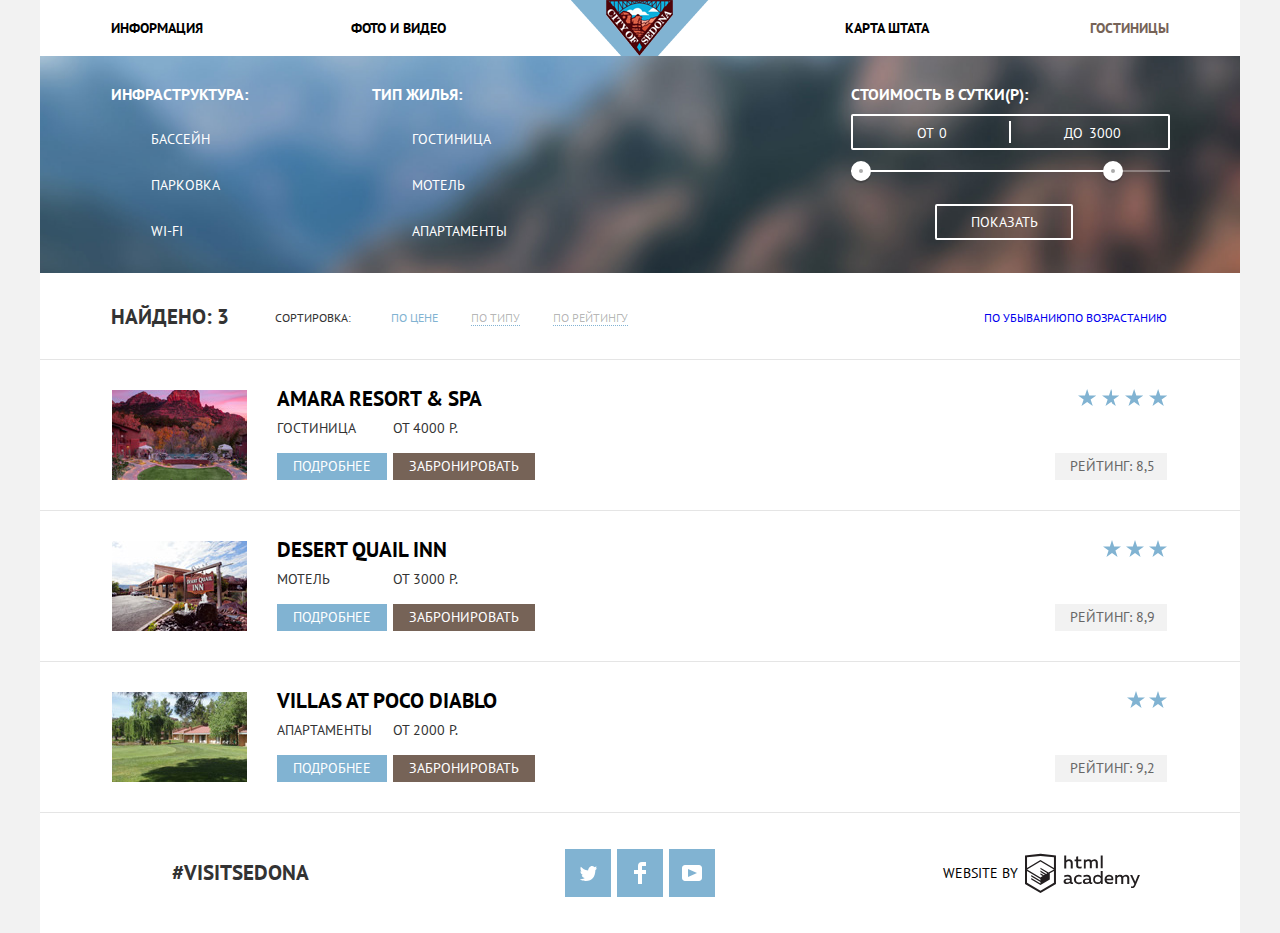
==== hotels.html @ 6cb554ec "Добавляет социальные кнопки и исправляет логотип html академии" ====
<!DOCTYPE html>
<html lang="ru">
  <head>
    <meta charset="utf-8">
    <title>HTML Academy: Седона</title>
    <link href="https://fonts.googleapis.com/css?family=PT+Sans:400,700&amp;subset=cyrillic" rel="stylesheet">
    <link href="css/normalize.css" rel="stylesheet">
    <link href="css/style.css" rel="stylesheet">
  </head>
  <body>
    <header class="main-header">
      <nav class="main-navigation">
        <a href="index.html" class="main-header-logo">
          <img src="img/logo.png" width="138" height="70" alt="Логотип Седоны">
        </a>
        <ul class="site-navigation">
          <li><a href="info.html">Информация</a></li>
          <li><a href="multimedia.html">Фото и видео</a></li>
          <li><a href="state-map.html">Карта штата</a></li>
          <li><a>Гостиницы</a></li>
        </ul>
      </nav>
      <form
        class="filter-form"
        method="post"
        action="https://echo.htmlacademy.ru"
        oninput="outputPriceFrom.value=filterPriceFrom.value; outputPriceTo.value=filterPriceTo.value;"
      >
        <fieldset class="filter-form-column">
          <legend>Инфраструктура:</legend>

          <div class="filter-form-row">
            <input class="visually-hidden" type="checkbox" id="filterPool" name="pool" checked>
            <label for="filterPool">Бассейн</label>
          </div>

          <div class="filter-form-row">
            <input class="visually-hidden" type="checkbox" id="filterParkingPlace" name="parking-place">
            <label for="filterParkingPlace">Парковка</label>
          </div>

          <div class="filter-form-row">
            <input class="visually-hidden" type="checkbox" id="filterWifi" name="wifi">
            <label for="filterWifi">WI-FI</label>
          </div>
        </fieldset>
        <fieldset class="filter-form-column">
          <legend>Тип жилья:</legend>

          <div class="filter-form-row">
            <input class="visually-hidden" type="checkbox" id="filterHotel" name="hotel" checked>
            <label>Гостиница</label>
          </div>

          <div class="filter-form-row">
            <input class="visually-hidden" type="checkbox" id="filterMotel" name="motel" checked>
            <label>Мотель</label>
          </div>

          <div class="filter-form-row">
            <input class="visually-hidden" type="checkbox" id="filterApartments" name="apartments" checked>
            <label>Апартаменты</label>
          </div>
        </fieldset>
        <div class="filter-form-column">
          <fieldset class="filter-range">
            <legend>Стоимость в сутки(р):</legend>

            <div class="price-controls">
              <label class="min-price">от <input type="text" name="min-price" value="0"></label>
              <label class="max-price">до <input type="text" name="max-price" value="3000"></label>
            </div>
            <div class="range-controls">
              <div class="scale">
                <div class="bar"></div>
              </div>
              <div class="range-toggle range-toggle-min"></div>
              <div class="range-toggle range-toggle-max"></div>
            </div>
          </fieldset>
          <button type="submit" class="button transparent-button">Показать</button>
        </div>
      </form>
    </header>
    <main class="hotels-container">
      <h1 class="visually-hidden">Найденные гостиницы</h1>
      <p class="hotel-count">Найдено: 3</p>

      <section class="hotel-list">
        <header class="hotel-list-header">
          <h2>Сортировка:</h2>

          <h3 class="visually-hidden">Тип</h3>
          <ul class="hotel-list-sort-type-list">
            <li class="hotel-list-sort-type-item"><a href="#" class="sort-type-by-price active">По цене</a></li>
            <li class="hotel-list-sort-type-item"><a href="#" class="sort-type-by-type">По типу</a></li>
            <li class="hotel-list-sort-type-item"><a href="#" class="sort-type-by-raiting">По рейтингу</a></li>
          </ul>

          <h3 class="visually-hidden">Направление</h3>
          <ul class="hotel-list-sort-dir-list">
            <li class="hotel-list-sort-dir-item"><a class="sort-dir-desc" href="#">По убыванию</a></li>
            <li class="hotel-list-sort-dir-item"><a class="sort-dir-asc active" href="#">По возрастанию</a></li>
          </ul>
        </header>

        <h2 class="visually-hidden">Список</h2>
        <table class="hotel-list">
          <thead class="visually-hidden">
            <tr>
              <th>Наименование</th>
              <th>Количество звезд</th>
              <th>Тип</th>
              <th>Цена</th>
              <th>Рейтинг</th>
              <th>Картинка</th>
            </tr>
          </thead>
          <tbody>
            <tr class="hotel-item">
              <td class="hotel-name"><a href="#">Amara Resort &amp; Spa</a></td>
              <td class="hotel-stars four-stars"><span class="visually-hidden">4</span></td>
              <td class="hotel-type-wrapper">
                <p class="hotel-type">Гостиница</p>
                <a class="button hotel-info-button blue-button" href="#">Подробнее</a>
              </td>
              <td class="hotel-price-wrapper">
                <p class="hotel-price">от 4000 р.</p>
                <a class="button book-it-hotel-button brown-button" href="#">Забронировать</a></td>
              <td class="hotel-rating">8,5</td>
              <td class="hotel-img"><img src="img/amara-resort-and-spa.jpg" width="135" height="90" alt="Amara Resort &amp; Spa"></td>
            </tr>
            <tr class="hotel-item">
              <td class="hotel-name"><a href="#">Desert Quail Inn</a></td>
              <td class="hotel-stars three-stars"><span class="visually-hidden">3</span></td>
              <td class="hotel-type-wrapper">
                <p class="hotel-type">Мотель</p>
                <a class="button hotel-info-button blue-button" href="#">Подробнее</a>
              </td>
              <td class="hotel-price-wrapper">
                <p class="hotel-price">от 3000 р.</p>
                <a class="button book-it-hotel-button brown-button" href="#">Забронировать</a></td>
              <td class="hotel-rating">8,9</td>
              <td class="hotel-img"><img src="img/desert-quail-inn.jpg" width="135" height="90" alt="Amara Resort &amp; Spa"></td>
            </tr>
            <tr class="hotel-item">
              <td class="hotel-name"><a href="#">Villas at Poco Diablo</a></td>
              <td class="hotel-stars two-stars"><span class="visually-hidden">2</span></td>
              <td class="hotel-type-wrapper">
                <p class="hotel-type">Апартаменты</p>
                <a class="button hotel-info-button blue-button" href="#">Подробнее</a>
              </td>
              <td class="hotel-price-wrapper">
                <p class="hotel-price">от 2000 р.</p>
                <a class="button book-it-hotel-button brown-button" href="#">Забронировать</a></td>
              <td class="hotel-rating">9,2</td>
              <td class="hotel-img"><img src="img/villas-at-poco-diablo.jpg" width="135" height="90" alt="Amara Resort &amp; Spa"></td>
            </tr>
          </tbody>
        </table>
      </section>
    </main>
    <footer class="main-footer">
      <span class="footer-sedona-hashtag">#VISITSEDONA</span>
      <ul class="footer-social-list">
        <li class="footer-social-item">
          <a class="social-button twitter-social-button" href="#" title="Наш Твитер">
            <span class="visually-hidden">Твитер</span>
            <svg xmlns="http://www.w3.org/2000/svg" xmlns:xlink="http://www.w3.org/1999/xlink" width="17" height="15" viewBox="0 0 17 15">
              <path fill="#FFF" d="M10.95.144c1.685-.496 2.984.27 3.577 1.179.673-.231 1.331-.481 2.011-.708a2.345 2.345 0 0 1-.857 1.768c.685.17 1.304-.491 1.304-.491-.169 1-1.006 1.788-1.563 2.024-.231 6.75-3.175 11.217-10.077 11.082h-.446c-.41 0-4.164-.46-4.898-1.887 2.271.196 3.893-.422 4.693-1.177-.96-.3-2.679-.477-2.979-2.95.349.106.564.228 1.19.119C1.705 8.247.374 7.53.448 5.33c.285.328 1.067.536 1.34.472C1.085 5.561-.182 2.442.894.85c1.818 1.854 3.735 3.606 7.152 3.773C8.254 2.33 9.183.793 10.95.144z"/>
            </svg>
          </a>
        </li>
        <li class="footer-social-item">
          <a class="social-button facebook-social-button" href="#" title="Наш Фэйсбук">
            <span class="visually-hidden">Фэйсбук</span>
            <svg xmlns="http://www.w3.org/2000/svg" width="12" height="22" viewBox="0 0 12 22">
              <path fill="#FFF" d="M12 4V0H8a4 4 0 0 0-4 4v4H0v4h4v10h4V12h4V8H8V4h4z"/>
            </svg>
          </a></li>
        <li class="footer-social-item">
          <a class="social-button youtube-social-button" href="#" title="Наш Youtube">
            <span class="visually-hidden">Youtube</span>
            <svg xmlns="http://www.w3.org/2000/svg" xmlns:xlink="http://www.w3.org/1999/xlink" width="20" height="16" viewBox="0 0 20 16">
              <path fill="#FFF" d="M17 0H3C1.35 0 0 1.35 0 3v10c0 1.65 1.35 3 3 3h14c1.65 0 3-1.35 3-3V3c0-1.65-1.35-3-3-3zM6.027 11.998V4.002L15.014 8l-8.987 3.998z"/>
            </svg>
          </a>
        </li>
      </ul>
      <a class="footer-htmlacademy-copyright" href="https://htmlacademy.ru">
          <span>Website by</span>
          <svg class="footer-htmlacademy-logo" xmlns="http://www.w3.org/2000/svg" width="115" height="41" viewBox="0 0 108.08 36.85">
            <path d="M44.61,26.88a2,2,0,0,0,.55-0.1v1.33a3.25,3.25,0,0,1-1.18.21,1.67,1.67,0,0,1-1.67-1,4.84,4.84,0,0,1-3.14,1.08c-1.51,0-2.91-.83-2.91-2.55,0-2.13,2-2.79,3.71-2.79a11.08,11.08,0,0,1,2.17.25v-0.3c0-1-.76-1.77-2.19-1.77a7.42,7.42,0,0,0-3,.64v-1.7a10.21,10.21,0,0,1,3.19-.55c2.36,0,3.81,1.12,3.81,3.65v3a0.54,0.54,0,0,0,.49.59h0.17Zm-6.44-1.13A1.35,1.35,0,0,0,39.63,27h0.11a3.39,3.39,0,0,0,2.41-1V24.58a9.72,9.72,0,0,0-1.81-.21c-1,0-2.16.33-2.16,1.38h0Zm12.36-6.11a5,5,0,0,1,2.57.64V22a4.08,4.08,0,0,0-2.3-.7,2.75,2.75,0,1,0,0,5.49,5,5,0,0,0,2.43-.64v1.71a6.27,6.27,0,0,1-2.76.57A4.21,4.21,0,0,1,46,24.51q0-.21,0-0.41a4.32,4.32,0,0,1,4.18-4.46h0.38Zm12.17,7.24a2,2,0,0,0,.55-0.1v1.33a3.25,3.25,0,0,1-1.18.21,1.67,1.67,0,0,1-1.67-1,4.84,4.84,0,0,1-3.14,1.08c-1.51,0-2.91-.83-2.91-2.55,0-2.13,2-2.79,3.71-2.79a11.08,11.08,0,0,1,2.17.25v-0.3c0-1-.76-1.77-2.19-1.77a7.42,7.42,0,0,0-3,.64v-1.7a10.21,10.21,0,0,1,3.19-.55c2.36,0,3.81,1.12,3.81,3.65v3a0.54,0.54,0,0,0,.49.59h0.17Zm-6.44-1.13A1.35,1.35,0,0,0,57.73,27h0.11a3.39,3.39,0,0,0,2.41-1V24.58a9.72,9.72,0,0,0-1.81-.21c-1.06,0-2.16.33-2.16,1.38h0ZM73,16V28.2H71.35V26.88a3.88,3.88,0,0,1-3.19,1.54,4.4,4.4,0,0,1,0-8.78,3.81,3.81,0,0,1,3,1.3V16H73Zm-4.53,5.22a2.76,2.76,0,1,0,0,5.52A2.86,2.86,0,0,0,71.15,25V23A2.91,2.91,0,0,0,68.49,21.27ZM79,19.64c3.31,0,4.46,2.68,3.92,5.09H76.7c0.21,1.5,1.67,2.11,3.19,2.11a6.11,6.11,0,0,0,2.64-.59v1.6a7.14,7.14,0,0,1-3,.57C77,28.42,74.78,27,74.78,24a4.18,4.18,0,0,1,4-4.39H79Zm0.09,1.54a2.28,2.28,0,0,0-2.44,2.1v0.06H81.3A2,2,0,0,0,79.13,21.18Zm5.73,7V19.87h1.65v1a3.81,3.81,0,0,1,2.78-1.27A2.86,2.86,0,0,1,91.89,21a4.12,4.12,0,0,1,2.91-1.33A3.06,3.06,0,0,1,98,23V28.2h-1.9V23.05a1.59,1.59,0,0,0-1.42-1.75H94.42a2.8,2.8,0,0,0-2.07,1.12V28.2h-1.9V23.05A1.59,1.59,0,0,0,89,21.31H88.8a3,3,0,0,0-2.21,1.29v5.63H84.86Zm21.31-8.33h1.9l-3.91,9.46c-0.9,2.17-2.09,2.86-3.35,2.86a4.76,4.76,0,0,1-1.1-.14V30.46a2.86,2.86,0,0,0,.85.12c0.9,0,1.58-.64,2.07-1.9l0.17-.42-4-8.4h2l2.86,6.29ZM38.73,1.46V6.22a3.81,3.81,0,0,1,2.7-1.14,3.25,3.25,0,0,1,3.44,3.4v5.15H43V8.72a1.81,1.81,0,0,0-1.61-2h-0.3a2.93,2.93,0,0,0-2.32,1.39v5.52h-1.9V1.46h1.9ZM49.94,2.31v3h3V6.91h-3v3.81c0,1.1.5,1.46,1.58,1.46a4.49,4.49,0,0,0,1.69-.33v1.6A6.8,6.8,0,0,1,51,13.8a2.55,2.55,0,0,1-2.86-2.74V6.89H46.58V5.26h1.5V2.74Zm5.4,11.31V5.28H57v1A3.81,3.81,0,0,1,59.77,5a2.86,2.86,0,0,1,2.6,1.33A4.12,4.12,0,0,1,65.28,5,3.06,3.06,0,0,1,68.44,8.4v5.21h-1.9V8.46a1.59,1.59,0,0,0-1.42-1.75H64.89a2.8,2.8,0,0,0-2.07,1.12v5.78h-1.9V8.46A1.59,1.59,0,0,0,59.5,6.71H59.27A3,3,0,0,0,57.06,8v5.63H55.34ZM71.17,1.45H73V13.6H71.17V1.45ZM14.71,0H14.55L0,1.54V28.21l14.55,8.66,14.55-8.66V1.54Zm12.5,27.1L14.55,34.64,1.9,27.12V16.18l12.59,7.5V25L5.86,19.9v1.31l8.68,5.21v1.39L5.87,22.65V24l8.68,5.21,8.75-5.24V18.31L27.2,16V27.12Zm0-12.53-3.48,2-1.6,1L14.51,13v1.31L21,18.23H21l-0.14.09-1,.54-5.37-3.2V17l4.24,2.52-1,.67-3.2-1.9v1.31l2.1,1.24L14.5,22.1,2,14.65,14.51,7.11Zm0-1.32L14.49,5.76,1.91,13.25v-10L14.56,1.92,27.21,3.25v10h0Z" transform="translate(0 -0.02)" fill="#231f20"/>
          </svg>
        </a>
    </footer>
  </body>
</html>
---- css/style.css ----
html {
    background-color: #f2f2f2;
}

body {
  font-family: "PT Sans", Arial, sans-serif;
  font-size: 14px;
  line-height: 21px;
  font-weight: 400;
  color: #333333;
  text-transform: uppercase;

  background-color: #ffffff;
  position: relative;
  margin: 0 auto;
  width: 1200px;
}

a {
  text-decoration: none;
}

.visually-hidden:not(:focus):not(:active),
input[type="checkbox"].visually-hidden{
  position: absolute;
  width: 1px;
  height: 1px;
  margin: -1px;
  border: 0;
  padding: 0;
  clip: rect(0 0 0 0);
  overflow: hidden;
}

.main-navigation {
  line-height: 26px;
  color: #000000;
  font-weight: 700;

  background-color: #ffffff;
}

.site-navigation,
.reason-list,
.truecity-list,
.hotel-list-sort-type-list,
.hotel-list-sort-dir-list,
.footer-social-list {
  list-style: none;
  padding: 0;
  margin: 0;
  display: flex;
  flex-wrap: wrap;
}

.site-navigation a {
  color: #000000;
}

.site-navigation a:not([href]) {
  color: #766357;
}

.site-navigation a:hover,
.site-navigation a:focus {
  color: #81b3d2;
}

.site-navigation a:active {
  color: rgba(0, 0, 0, 0.3);
}

.welcome {
  height: 508px;
  text-align: center;

  background: #9c807c url("../img/welcome-background.jpg") no-repeat 50% -83px;
  background-size: cover;
}

.welcome img {
  width: 458px;
  height: 352px;

  margin-top: 76px;
}

.reason-item {
  text-align: center;

  background-color: #eeeeee;
}

.reason-item-with-photo {
  color: #ffffff;

  background-color: #81b3d2;
}

.reason-item h2 {
  line-height: 21px;
}

.truecity-list {
  color: #333333;

  background-color: #ffffff;
}

.truecity-item {
  padding: 162px 47px 68px;
  position: relative;
  min-width: 400px;
  box-sizing: border-box
}

.truecity-item h3 {
  font-size: 21px;
  margin: 0;
}

.truecity-item p {
  margin-top: 23px;
}

.truecity-item::before {
  content: "";
  
  position: absolute;
  
  width:100%;
  height: 132px;
  
  left:0;
  top: 0;
  
  background-repeat: no-repeat;
  background-position: 50% 100%;
}

.truecity-item.housing::before {
  background-image: url("../img/icon-1.svg");
}

.truecity-item.food::before {
  background-image: url("../img/icon-3.svg");
}

.truecity-item.souvenirs::before {
  background-image: url("../img/icon-2.svg");
}

.promo h1 {
  font-size: 21px;
  line-height: 26px;
  font-weight: 700;
  text-align: center;
  margin-top: 61px;
  margin-left: 300px;
  margin-right: 300px;
}

.promo > p {
  margin-top: 29px;
  text-align: center;
}

.promo strong {
  display:block;
  font-size: 30px;
  line-height: 36px;
  text-align: center;
  margin-top: 52px;
}

.search {
  padding: 0;
  padding-top: 9px;
  display: flex;
  flex-direction: column;
  width: 568px;
  margin: 0 auto;
  position: relative;
}

.search p {
  margin-top: 14px;
}

.search-info {
  line-height: 24px;
  text-align: center;
}

a.search-button {
  font-size: 21px;
  line-height: 26px;
  font-weight: 700;
  margin-top: 32px;
  padding-top: 31px;
  padding-bottom: 29px;
}

.search-modal label,
.search-modal input {
  font-size: 14px;
  line-height: 26px;
  font-weight: 700;
}

.search-modal input {
  background-color: #f2f2f2;
  border: 2px solid #f2f2f2;
  outline: none;
  height: 38px;
}

.search-modal input:hover {
  background-color: #ebebeb;
  border: 2px solid #ebebeb;
}

.search-modal input:focus {
  background-color: #ffffff;
  border: 2px solid #e5e5e5;
}

.search-modal {
  position: absolute;
  display: flex;
  flex-direction: column;
  padding: 55px;
  padding-top: 55px;
  background-color: white;
  top: 100%;
}

.search-modal button[type="submit"] {
  margin-top: 54px;
  font-size: 21px;
  line-height: 26px;
  font-weight: 700;
  padding-top: 17px;
  padding-bottom: 15px;
}

.map img {
  display: block;
}

.button {
  font: inherit;

  color: #ffffff;
  text-align: center;
  vertical-align: middle;
  text-transform: uppercase;

  background-color: #000000;
  border: none;
}

.button:active {
  color: rgba(255, 255, 255, 0.3);
}

.brown-button {
  background-color: #766357;
}

.brown-button:hover,
.brown-button:focus {
  background-color: #604e43;
}

.brown-button:active {
  background-color: #503e33;
}

.blue-button {
  background-color: #81b3d2;
}

.blue-button:hover,
.blue-button:focus {
  background-color: #669ec0;
}

.blue-button:active {
  background-color: #5496bd;
}

.filter-form {
  font-size: 14px;
  line-height: 21px;
  color: #ffffff;

  background: #627788 url("../img/filter-background.jpg") 50% 50%;
  background-size: 100% auto;
}

.filter-form legend {
  font-size: 16px;
  font-weight: 700;
}

.filter-form fieldset {
  border: none;
}

.transparent-button {
  color: #ffffff;

  background-color: transparent;
  border: 2px solid #ffffff;
  border-radius: 2px;
}

.transparent-button:hover,
.transparent-button:focus,
.transparent-button:active {
  color: #000000;

  background-color: #ffffff;
}

.hotel-count {
  font-size: 21px;
  line-height: 26px;
  font-weight: 700;
  margin-left: 71px;
  margin-top: 31px;
  position: absolute;
}

.hotel-list-header {
  font-size: 12px;
  line-height: 18px;
}

.hotel-list-header h2 {
  font-size: 12px;
  font-weight: 400;
}

.hotel-list-sort-type-item a {
  color: rgba(0, 0, 0, 0.3);

  background-color: transparent;

  border-bottom: 1px dotted #81b3d2;
}

.hotel-list-sort-type-item a.active {
  color: #81b3d2;

  border: none;
}

.hotel-list-sort-type-item a:hover,
.hotel-list-sort-type-item a:focus {
  color: #81b3d2;
}

.hotel-list-sort-type-item a:active {
  color: #000000;

  border: none;
}

.hotel-name a {
  font-size: 21px;
  line-height: 26px;
  font-weight: 700;
  color: #000000;
}

.hotel-name a:hover,
.hotel-name a:focus {
  color: #81b3d2;
}

.hotel-name a:active {
  color: rgba(0, 0, 0, 0.3);
}

.hotel-type,
.hotel-price {
  font-size: 14px;
  line-height: 21px;
  color: #333333;
}

.footer-sedona-hashtag {
  font-size: 21px;
  line-height: 28px;
  font-weight: 700;
}

.main-header {
  display: flex;
  flex-direction: column-reverse;
}

.main-navigation {
  display: flex;
  flex-direction: column;
  order: 1;
}

.site-navigation {
  display: flex;
  flex-direction: row;
  align-items:center;
  padding: 15px 71px;
}

.site-navigation li {
  width: 240px;
}

.site-navigation li:nth-child(4n+1),
.site-navigation li:nth-child(4n+2) {
  text-align: left;
}

.site-navigation li:nth-child(4n+2) {
  margin-right: auto;
}

.site-navigation li:nth-child(4n+3) {
  margin-left: auto;
}

.site-navigation li:nth-child(4n+4),
.site-navigation li:nth-child(4n+3) {
  text-align: right;
}

.main-header-logo {
  align-self: center;
  height: 0;
}

.reason-list {
  display: flex;
  flex-direction: row;
  flex-wrap: wrap;
  margin-top: 53px;
  counter-reset: reason-counter;
}

.reason-list .reason-item {
  counter-increment: reason-counter;
}

.truecity-list {
  display: flex;
  flex-direction: row;
}

.truecity-list li {
  flex-basis: 0;
  flex-grow: 1;
}

.reason-item {
  flex-grow: 1;
}

.reason-item-with-photo {
  display: flex;
  flex-direction: row;
  flex-wrap: wrap;
  width: 100%;
}

.reason-item-with-photo.reverse-order {
  flex-direction: row-reverse;
}

.reason-item-with-photo img {
  flex-grow: 1;
  width: 800px;
  height: 256px;
}

.reason-item-wrapper {
  width: 400px;
  box-sizing: border-box;
  padding: 48px 71px 45px;
  position: relative;
}

.reason-item-wrapper h2 {
  margin: 0 54px 0;
}

.reason-item-wrapper p {
  margin-top: 65px;
}

.reason-item-wrapper::before {
  content: "— №" counter(reason-counter) " —";
  position: absolute;
  top: 113px;
  left: 174px;
}

.guest-counter-wrapper {
  display: flex;
  flex-direction: row;
}

.form-content-row {
  display: flex;
  flex-direction: row;
  align-items: center;
}

.form-content-row:not(:first-child) {
  margin-top: 29px;
}

.form-content-row.guest-counters:not(:first-child) {
  margin-top: 30px;
}

.form-content-row label:first-of-type {
  width: 112px;
}

.form-content-row input {
  box-sizing: border-box;
  flex-grow: 1;
}

.form-content-row.guest-counters input {
  flex-grow: 0;
  width: 114px;
  text-align: center;
}

.form-content-row.guest-counters label:not(:first-of-type) {
  width: 118px;
  box-sizing: border-box;
  padding-left: 53px;
}

.filter-form {
  display: flex;
  flex-direction: row;
  padding: 28px 58px;
}

.filter-form label {
  padding-left: 40px
}

.filter-form fieldset.filter-form-column {
  padding: 24px 11px 3px;
}

.filter-form-row:not(:first-of-type) {
  margin-top: 25px;
}

.filter-form-column:not(:first-child) {
  margin-left: 100px;
}

.filter-form-column:last-child {
  margin-left: auto;
}

.filter-form-checkbox::before {
  content: "";
  background-image: url("../img/checkbox-on.svg")
}

.filter-form button[type="submit"] {
  display: block;
  margin: 0 auto;
  padding: 6px 33px 5px 34px;
}

.hotel-list-header,
.hotel-list-sort-type-list,
.hotel-list-sort-dir-list {
  display: flex;
  flex-direction: row;
}

.hotel-list-sort-type-list {
  flex-grow: 1;
}

.hotel-list-header h2 {
  margin: 0;
}

.hotel-list-header {
  padding-left: 235px;
  padding-top: 36px;
  padding-bottom: 32px;
  padding-right: 73px;
  border-bottom: 1px solid #e5e5e5;
}

.hotels-container {
  padding-bottom: 120px;
}

.hotel-list-sort-type-list {
  margin-left: 40px;
}

.hotel-list-sort-type-list li:not(:first-child) {
  margin-left: 33px;
}

.hotel-item {
  padding: 25px 71px;
  padding-right: 73px;
  padding-bottom: 29px;
}

.hotel-list {
  display: block;
}

.hotel-list tbody {
  display: flex;
  flex-direction: column;
}

.hotel-item {
  display: flex;
  flex-direction: row;
  flex-wrap: wrap;
  border-bottom: 1px solid #e5e5e5;
}

.hotel-name {
  margin-left: 28px;
  margin-right: auto;
  min-width: 62%;
  max-width: 72%;
}

.hotel-stars {
  width: 17px;
  height: 24px;
  background-image: url("../img/star.svg");
  background-repeat: space;
  background-position: 0 4px;
}

.hotel-stars.two-stars {
  width: 38px;
}

.hotel-stars.three-stars {
  width: 62px;
}

.hotel-stars.four-stars {
  width: 87px;
}

.hotel-stars.five-stars {
  width: 88px;
}

.hotel-price-wrapper {
  margin-left: 4px;
  margin-right: auto;
}

.hotel-img {
  margin-top: 4px;
  order: -1;
  height: 26px;
}

.hotel-type-wrapper {
  margin-left: 165px;
}

.hotel-type-wrapper p,
.hotel-price-wrapper p {
  margin: 0;
}

.hotel-type-wrapper a,
.hotel-price-wrapper a {
  margin-top: 14px;
  padding-top: 3px;
  padding-bottom: 3px;
}

.hotel-rating {
  color: #666666;

  background-color: #f2f2f2;

  align-self: flex-end;
  padding-top: 3px;
  padding-left: 15px;
  padding-right: 12px;
  padding-bottom: 3px;
  margin-bottom: 1px;
}

.hotel-rating::before {
  content: "Рейтинг: ";
}

.hotel-info-button {
  display: block;
  width: 110px;
}

.book-it-hotel-button {
  display: block;
  width: 142px;
}

.main-footer {
  padding: 36px 100px 36px 132px;;
  background-color: rgba(255, 255, 255, 0.9);
  position: absolute;
  width: 100%;
  box-sizing: border-box;
  bottom: 0;
}

.main-footer,
.footer-social-list,
.footer-htmlacademy-copyright {
  display: flex;
  flex-direction: row;
  align-items: center;
}

.footer-social-list {
  width: 150px;
  justify-content: space-between;
  margin: 0;
  margin-left: 256px;
}

.footer-htmlacademy-copyright {
  margin-left: 228px;
}

.footer-htmlacademy-copyright span {
  color: #000000;
  font-size: 14px;
  line-height: 26px;
  font-weight: 400;
}

.footer-htmlacademy-copyright:hover path,
.footer-htmlacademy-copyright:focus path {
  fill: #81b3d2;
}

.footer-htmlacademy-copyright:active path {
  fill: #bdbbbc;
}

.footer-htmlacademy-logo {
  margin-left: 7px;
}

.filter-range {
  margin-bottom: 0;
  padding-bottom: 0;
  padding-left: 22px;
}

.price-controls {
  position: relative;
  
  height: 32px;
  margin-top: 4px;
  margin-bottom: 20px;

  font-size: 0;

  border: 2px solid #ffffff;
  border-radius: 2px;
}

.price-controls::after {
  content: "";
  position: absolute;
  top: 50%;
  left: 50%;

  width: 2px;
  height: 22px;

  background: #ffffff;
  transform: translate(-50%, -50%);
}

.price-controls label {
  display: inline-block;

  font-size: 14px;
  line-height: 32px;
  vertical-align: top;

  cursor: pointer;
}

.price-controls .min-price {
  width: 93px;
  padding-left: 64px;
}

.price-controls .max-price {
  width: 104px;
  padding-left: 54px;
}

.price-controls input {
  width: 50px;
  margin: 0;

  color: inherit;
  font: inherit;

  background: none;
  border: none;
}

.range-controls {
  position: relative;

  margin-bottom: 32px;
}

.range-controls .scale {
  height: 2px;

  background: rgba(255, 255, 255, 0.3);
}

.range-controls .bar {
  width: 80%;
  height: 2px;

  background: #ffffff;
}

.range-toggle {
  position: absolute;
  top: -9px;

  width: 4px;
  height: 4px;

  background: #ababab;
  border: 8px solid #ffffff;
  border-radius: 50%;
  box-shadow: 0 2px 1px 0 rgba(0, 1, 1, 0.2);
  cursor: pointer;
}

.range-toggle:hover {
  background: #1c4f80;
}

.range-toggle-min {
  left: 0;
}

.range-toggle-max {
  left: 252px;
}

.social-button {
  display: flex;
  justify-content: center;
  align-items: center;
  width:46px;
  height: 48px;
  
  background-color: #81b3d2;
}

.social-button:hover,
.social-button:focus {
  background-color: #669ec0;
}

.social-button:active {
  background-color: #5496bd;
}

.social-button:active path {
  fill: #88b6d1;
}
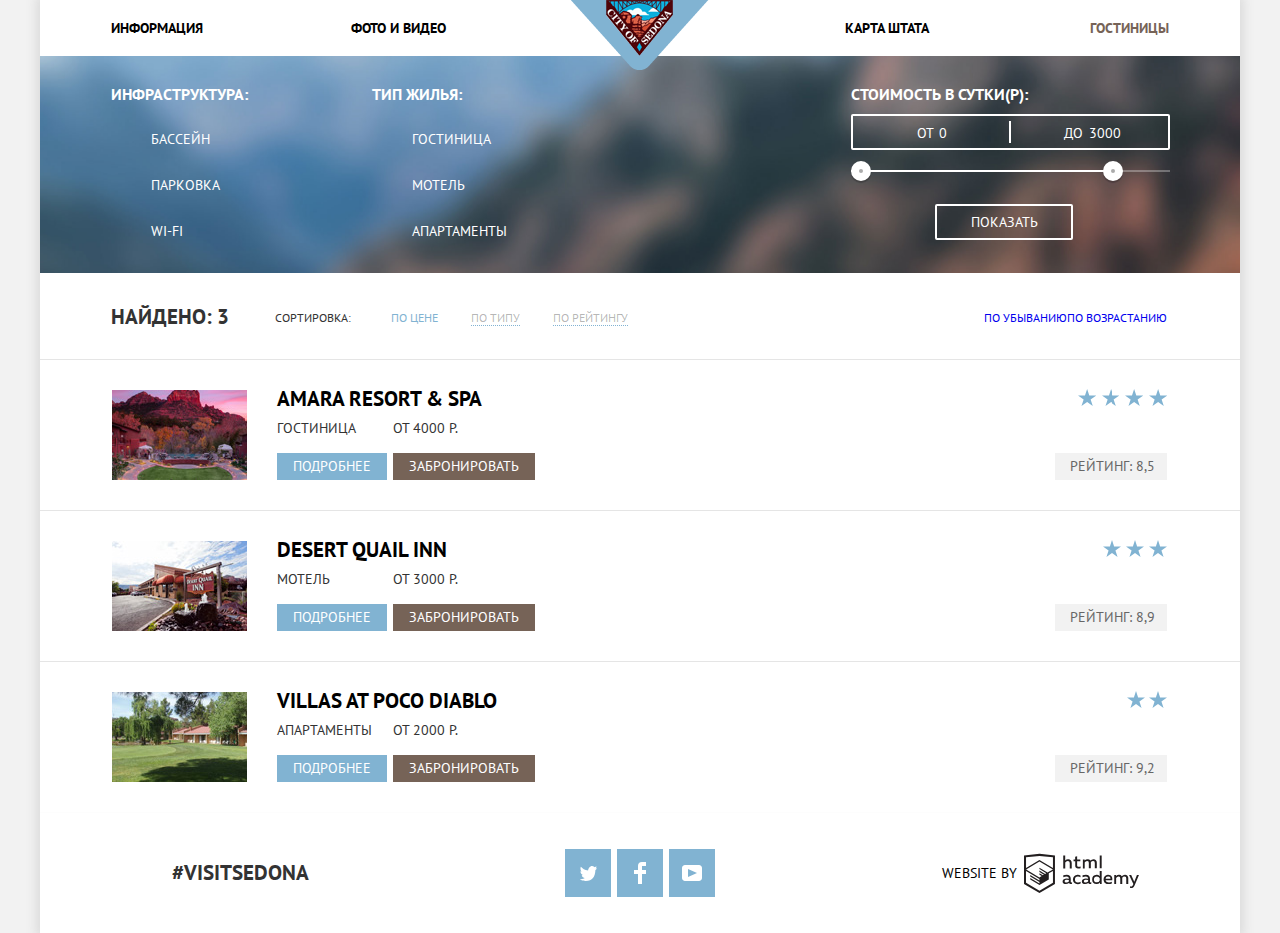
==== commit 6bc8813b: "Переделал верстку футера. Теперь это три колонки одинаковой ширины, контент в которых находится по ц" ====
--- a/hotels.html
+++ b/hotels.html
@@ -161,8 +161,11 @@
       </section>
     </main>
     <footer class="main-footer">
-      <span class="footer-sedona-hashtag">#VISITSEDONA</span>
-      <ul class="footer-social-list">
+      <div class="footer-column">
+        <span class="footer-sedona-hashtag">#VISITSEDONA</span>
+      </div>
+      <div class="footer-column">
+        <ul class="footer-social-list">
         <li class="footer-social-item">
           <a class="social-button twitter-social-button" href="#" title="Наш Твитер">
             <span class="visually-hidden">Твитер</span>
@@ -187,12 +190,15 @@
           </a>
         </li>
       </ul>
-      <a class="footer-htmlacademy-copyright" href="https://htmlacademy.ru">
+      </div>
+      <div class="footer-column">
+        <a class="footer-htmlacademy-copyright" href="https://htmlacademy.ru">
           <span>Website by</span>
           <svg class="footer-htmlacademy-logo" xmlns="http://www.w3.org/2000/svg" width="115" height="41" viewBox="0 0 108.08 36.85">
             <path d="M44.61,26.88a2,2,0,0,0,.55-0.1v1.33a3.25,3.25,0,0,1-1.18.21,1.67,1.67,0,0,1-1.67-1,4.84,4.84,0,0,1-3.14,1.08c-1.51,0-2.91-.83-2.91-2.55,0-2.13,2-2.79,3.71-2.79a11.08,11.08,0,0,1,2.17.25v-0.3c0-1-.76-1.77-2.19-1.77a7.42,7.42,0,0,0-3,.64v-1.7a10.21,10.21,0,0,1,3.19-.55c2.36,0,3.81,1.12,3.81,3.65v3a0.54,0.54,0,0,0,.49.59h0.17Zm-6.44-1.13A1.35,1.35,0,0,0,39.63,27h0.11a3.39,3.39,0,0,0,2.41-1V24.58a9.72,9.72,0,0,0-1.81-.21c-1,0-2.16.33-2.16,1.38h0Zm12.36-6.11a5,5,0,0,1,2.57.64V22a4.08,4.08,0,0,0-2.3-.7,2.75,2.75,0,1,0,0,5.49,5,5,0,0,0,2.43-.64v1.71a6.27,6.27,0,0,1-2.76.57A4.21,4.21,0,0,1,46,24.51q0-.21,0-0.41a4.32,4.32,0,0,1,4.18-4.46h0.38Zm12.17,7.24a2,2,0,0,0,.55-0.1v1.33a3.25,3.25,0,0,1-1.18.21,1.67,1.67,0,0,1-1.67-1,4.84,4.84,0,0,1-3.14,1.08c-1.51,0-2.91-.83-2.91-2.55,0-2.13,2-2.79,3.71-2.79a11.08,11.08,0,0,1,2.17.25v-0.3c0-1-.76-1.77-2.19-1.77a7.42,7.42,0,0,0-3,.64v-1.7a10.21,10.21,0,0,1,3.19-.55c2.36,0,3.81,1.12,3.81,3.65v3a0.54,0.54,0,0,0,.49.59h0.17Zm-6.44-1.13A1.35,1.35,0,0,0,57.73,27h0.11a3.39,3.39,0,0,0,2.41-1V24.58a9.72,9.72,0,0,0-1.81-.21c-1.06,0-2.16.33-2.16,1.38h0ZM73,16V28.2H71.35V26.88a3.88,3.88,0,0,1-3.19,1.54,4.4,4.4,0,0,1,0-8.78,3.81,3.81,0,0,1,3,1.3V16H73Zm-4.53,5.22a2.76,2.76,0,1,0,0,5.52A2.86,2.86,0,0,0,71.15,25V23A2.91,2.91,0,0,0,68.49,21.27ZM79,19.64c3.31,0,4.46,2.68,3.92,5.09H76.7c0.21,1.5,1.67,2.11,3.19,2.11a6.11,6.11,0,0,0,2.64-.59v1.6a7.14,7.14,0,0,1-3,.57C77,28.42,74.78,27,74.78,24a4.18,4.18,0,0,1,4-4.39H79Zm0.09,1.54a2.28,2.28,0,0,0-2.44,2.1v0.06H81.3A2,2,0,0,0,79.13,21.18Zm5.73,7V19.87h1.65v1a3.81,3.81,0,0,1,2.78-1.27A2.86,2.86,0,0,1,91.89,21a4.12,4.12,0,0,1,2.91-1.33A3.06,3.06,0,0,1,98,23V28.2h-1.9V23.05a1.59,1.59,0,0,0-1.42-1.75H94.42a2.8,2.8,0,0,0-2.07,1.12V28.2h-1.9V23.05A1.59,1.59,0,0,0,89,21.31H88.8a3,3,0,0,0-2.21,1.29v5.63H84.86Zm21.31-8.33h1.9l-3.91,9.46c-0.9,2.17-2.09,2.86-3.35,2.86a4.76,4.76,0,0,1-1.1-.14V30.46a2.86,2.86,0,0,0,.85.12c0.9,0,1.58-.64,2.07-1.9l0.17-.42-4-8.4h2l2.86,6.29ZM38.73,1.46V6.22a3.81,3.81,0,0,1,2.7-1.14,3.25,3.25,0,0,1,3.44,3.4v5.15H43V8.72a1.81,1.81,0,0,0-1.61-2h-0.3a2.93,2.93,0,0,0-2.32,1.39v5.52h-1.9V1.46h1.9ZM49.94,2.31v3h3V6.91h-3v3.81c0,1.1.5,1.46,1.58,1.46a4.49,4.49,0,0,0,1.69-.33v1.6A6.8,6.8,0,0,1,51,13.8a2.55,2.55,0,0,1-2.86-2.74V6.89H46.58V5.26h1.5V2.74Zm5.4,11.31V5.28H57v1A3.81,3.81,0,0,1,59.77,5a2.86,2.86,0,0,1,2.6,1.33A4.12,4.12,0,0,1,65.28,5,3.06,3.06,0,0,1,68.44,8.4v5.21h-1.9V8.46a1.59,1.59,0,0,0-1.42-1.75H64.89a2.8,2.8,0,0,0-2.07,1.12v5.78h-1.9V8.46A1.59,1.59,0,0,0,59.5,6.71H59.27A3,3,0,0,0,57.06,8v5.63H55.34ZM71.17,1.45H73V13.6H71.17V1.45ZM14.71,0H14.55L0,1.54V28.21l14.55,8.66,14.55-8.66V1.54Zm12.5,27.1L14.55,34.64,1.9,27.12V16.18l12.59,7.5V25L5.86,19.9v1.31l8.68,5.21v1.39L5.87,22.65V24l8.68,5.21,8.75-5.24V18.31L27.2,16V27.12Zm0-12.53-3.48,2-1.6,1L14.51,13v1.31L21,18.23H21l-0.14.09-1,.54-5.37-3.2V17l4.24,2.52-1,.67-3.2-1.9v1.31l2.1,1.24L14.5,22.1,2,14.65,14.51,7.11Zm0-1.32L14.49,5.76,1.91,13.25v-10L14.56,1.92,27.21,3.25v10h0Z" transform="translate(0 -0.02)" fill="#231f20"/>
           </svg>
         </a>
+      </div>
     </footer>
   </body>
 </html>
--- a/css/style.css
+++ b/css/style.css
@@ -14,6 +14,7 @@
   position: relative;
   margin: 0 auto;
   width: 1200px;
+  box-shadow: 0px 0px 10px 4px #dbdbdb;
 }
 
 a {
@@ -40,6 +41,13 @@
   background-color: #ffffff;
 }
 
+.main-header-logo {
+  position: absolute;
+  top: 0;
+  left: 531px;
+  z-index: 1;
+}
+
 .site-navigation,
 .reason-list,
 .truecity-list,
@@ -73,15 +81,27 @@
 .welcome {
   height: 508px;
   text-align: center;
+  position: relative;
 
   background: #9c807c url("../img/welcome-background.jpg") no-repeat 50% -83px;
   background-size: cover;
+}
+
+.welcome::after {
+  content: "";
+  position: absolute;
+  width: 100%;
+  height: 57px;
+  background-image: url("../img/welcome-bottom-border.png");
+  background-repeat: no-repeat;
+  background-size: cover;
+  bottom: 0;
+  left: 0;
 }
 
 .welcome img {
   width: 458px;
   height: 352px;
-
   margin-top: 76px;
 }
 
@@ -399,13 +419,7 @@
 
 .main-header {
   display: flex;
-  flex-direction: column-reverse;
-}
-
-.main-navigation {
-  display: flex;
   flex-direction: column;
-  order: 1;
 }
 
 .site-navigation {
@@ -435,11 +449,6 @@
 .site-navigation li:nth-child(4n+4),
 .site-navigation li:nth-child(4n+3) {
   text-align: right;
-}
-
-.main-header-logo {
-  align-self: center;
-  height: 0;
 }
 
 .reason-list {
@@ -488,12 +497,12 @@
 .reason-item-wrapper {
   width: 400px;
   box-sizing: border-box;
-  padding: 48px 71px 45px;
+  padding: 48px 49px 45px;
   position: relative;
 }
 
 .reason-item-wrapper h2 {
-  margin: 0 54px 0;
+  margin: 0 72px 0;
 }
 
 .reason-item-wrapper p {
@@ -727,12 +736,19 @@
 }
 
 .main-footer {
-  padding: 36px 100px 36px 132px;;
   background-color: rgba(255, 255, 255, 0.9);
   position: absolute;
   width: 100%;
   box-sizing: border-box;
   bottom: 0;
+  padding-top: 37px;
+  padding-bottom: 36px;
+}
+
+.footer-column {
+  flex-grow: 1;
+  flex-basis: 0;
+  text-align: center;
 }
 
 .main-footer,
@@ -740,18 +756,15 @@
 .footer-htmlacademy-copyright {
   display: flex;
   flex-direction: row;
+  justify-content: center;
   align-items: center;
 }
 
+
 .footer-social-list {
+  justify-content: space-between;
+  margin: 0 auto;;
   width: 150px;
-  justify-content: space-between;
-  margin: 0;
-  margin-left: 256px;
-}
-
-.footer-htmlacademy-copyright {
-  margin-left: 228px;
 }
 
 .footer-htmlacademy-copyright span {
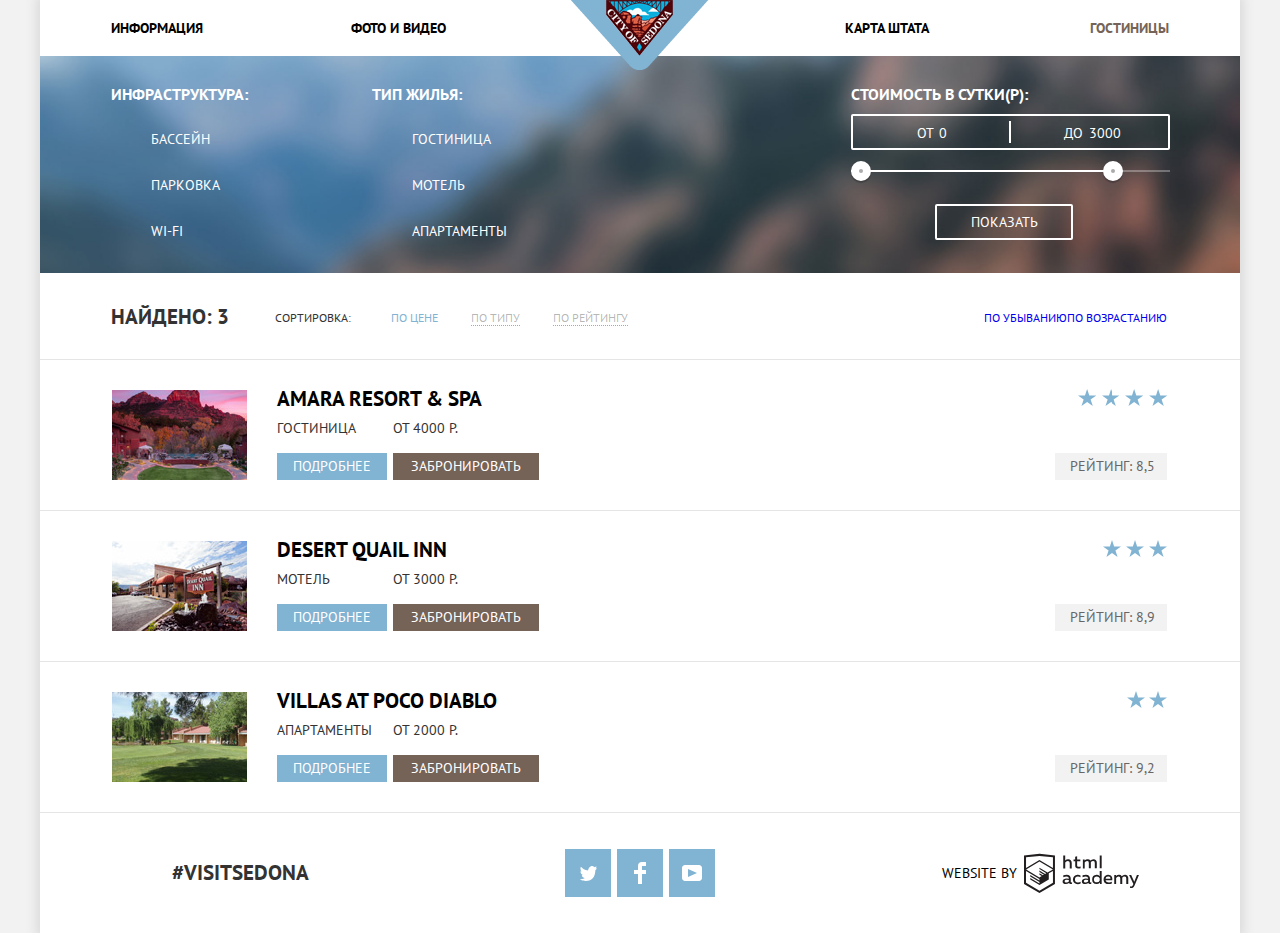
==== commit 65d8fa62: "Исправил label для второй колонки фильтра" ====
--- a/hotels.html
+++ b/hotels.html
@@ -49,17 +49,17 @@
 
           <div class="filter-form-row">
             <input class="visually-hidden" type="checkbox" id="filterHotel" name="hotel" checked>
-            <label>Гостиница</label>
+            <label for="filterHotel">Гостиница</label>
           </div>
 
           <div class="filter-form-row">
             <input class="visually-hidden" type="checkbox" id="filterMotel" name="motel" checked>
-            <label>Мотель</label>
+            <label for="filterMotel">Мотель</label>
           </div>
 
           <div class="filter-form-row">
             <input class="visually-hidden" type="checkbox" id="filterApartments" name="apartments" checked>
-            <label>Апартаменты</label>
+            <label class="filterApartments">Апартаменты</label>
           </div>
         </fieldset>
         <div class="filter-form-column">
--- a/css/style.css
+++ b/css/style.css
@@ -253,6 +253,9 @@
   padding-top: 55px;
   background-color: white;
   top: 100%;
+  box-sizing: border-box;
+  width: 568px;
+  box-shadow: 0 7px 15px 1px rgba(0, 1, 1, 0.15);
 }
 
 .search-modal button[type="submit"] {
@@ -264,6 +267,12 @@
   padding-bottom: 15px;
 }
 
+.search-modal input.date {
+  padding-left: 10px;
+  padding-right: 33px;
+  text-transform: uppercase;
+}
+
 .map img {
   display: block;
 }
@@ -541,12 +550,71 @@
 
 .form-content-row input {
   box-sizing: border-box;
+  width: 100px;
   flex-grow: 1;
 }
 
+.form-field-wrapper {
+  display: flex;
+  align-items: center;
+  position: relative;
+}
+
+.form-field-button {
+  position: absolute;
+  width: 11px;
+  height: 11px;
+}
+
+.form-field-decrement-button {
+  left: 14px;
+}
+
+.form-field-increment-button {
+  right: 14px;
+}
+
+.form-field-decrement-button::before,
+.form-field-increment-button::before,
+.form-field-increment-button::after {
+  content: "";
+  display: block;
+  background-color: #a9a9a9;
+  position: absolute;
+}
+
+.form-field-button:hover::before,
+.form-field-button:hover::after,
+.form-field-button:focus::before,
+.form-field-button:focus::after {
+  background-color: #000000;
+}
+
+.form-field-button:active::before,
+.form-field-button:active::after {
+  background-color: #81b3d2;
+}
+
+.form-field-decrement-button::before,
+.form-field-increment-button::before {
+  width: 100%;
+  height: 3px;
+  left: 0;
+  top: 4px;
+}
+
+.form-field-increment-button::after {
+  width: 3px;
+  height: 100%;
+  left: 4px;
+  top: 0;
+}
+
+.form-content-row .form-field-wrapper {
+  flex-grow: 1;
+}
+
 .form-content-row.guest-counters input {
-  flex-grow: 0;
-  width: 114px;
   text-align: center;
 }
 
@@ -727,12 +795,12 @@
 
 .hotel-info-button {
   display: block;
-  width: 110px;
+  padding: 0 16px;
 }
 
 .book-it-hotel-button {
   display: block;
-  width: 142px;
+  padding: 0 18px;
 }
 
 .main-footer {
@@ -741,7 +809,7 @@
   width: 100%;
   box-sizing: border-box;
   bottom: 0;
-  padding-top: 37px;
+  padding-top: 36px;
   padding-bottom: 36px;
 }
 
@@ -916,4 +984,23 @@
 
 .social-button:active path {
   fill: #88b6d1;
+}
+
+.calendar-icon {
+  position: absolute;
+  right: 9px;
+  cursor: pointer;
+}
+
+.calendar-icon path {
+  fill: #cacaca;
+}
+
+.calendar-icon:hover path,
+.calendar-icon:focus path {
+  fill: #000000;
+}
+
+.calendar-icon:active path {
+  fill: #81b3d2;
 }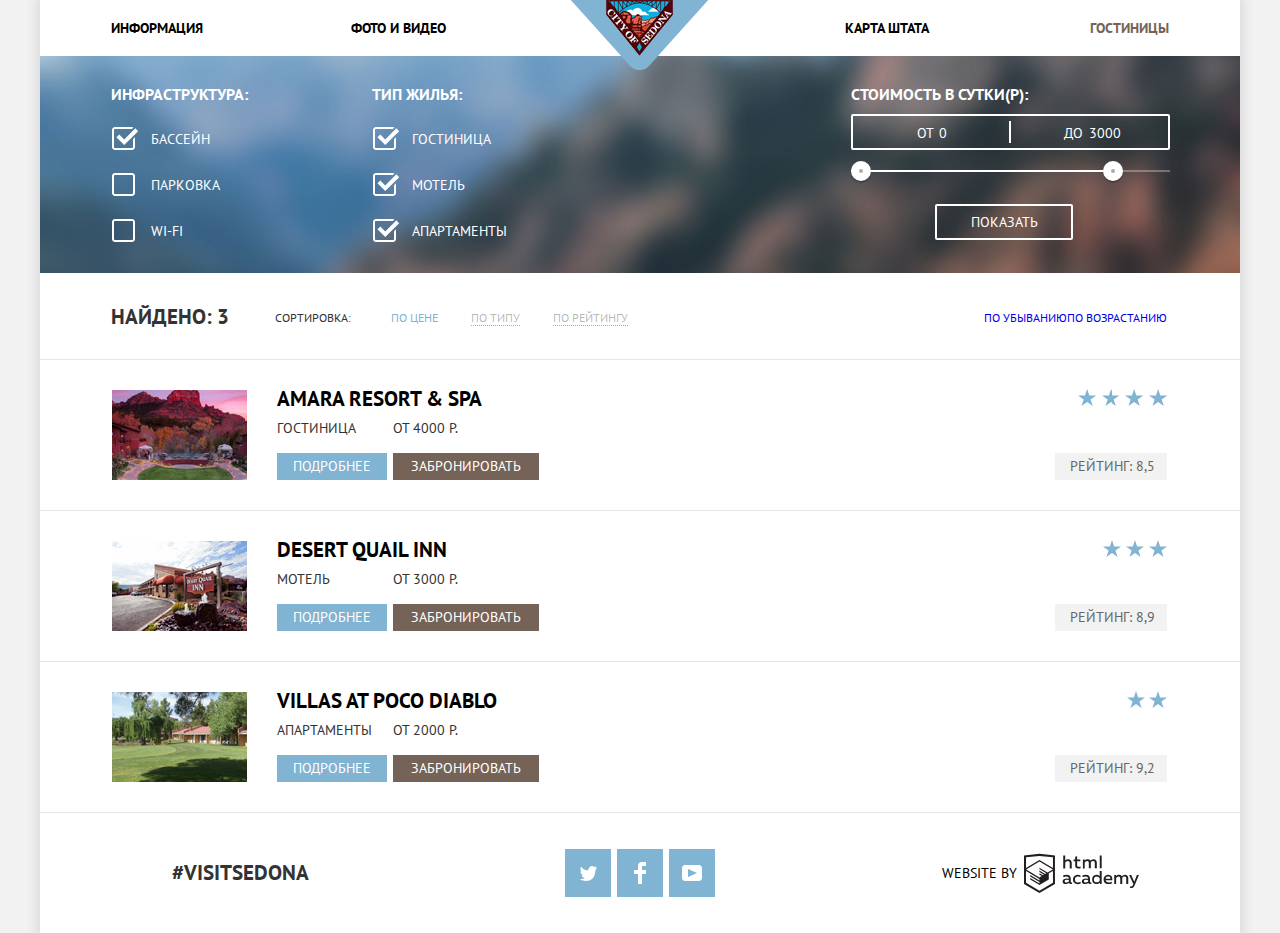
==== commit dac438f3: "Исправил label для второй колонки фильтра" ====
--- a/hotels.html
+++ b/hotels.html
@@ -59,7 +59,7 @@
 
           <div class="filter-form-row">
             <input class="visually-hidden" type="checkbox" id="filterApartments" name="apartments" checked>
-            <label class="filterApartments">Апартаменты</label>
+            <label for="filterApartments">Апартаменты</label>
           </div>
         </fieldset>
         <div class="filter-form-column">
--- a/css/style.css
+++ b/css/style.css
@@ -630,8 +630,24 @@
   padding: 28px 58px;
 }
 
-.filter-form label {
-  padding-left: 40px
+input[type="checkbox"] ~ label {
+  padding-left: 40px;
+  position: relative;
+}
+
+input[type="checkbox"] ~ label::before {
+  content: "";
+  position: absolute;
+  background: url("../img/checkbox-off.svg") no-repeat 50% 50%;
+  width: 31px;
+  height: 31px;
+  left: -3px;
+  top: -7px;
+}
+
+input[type="checkbox"]:checked ~ label::before {
+  background-image: url("../img/checkbox-on.svg");
+  background-position: 4px 4px;
 }
 
 .filter-form fieldset.filter-form-column {
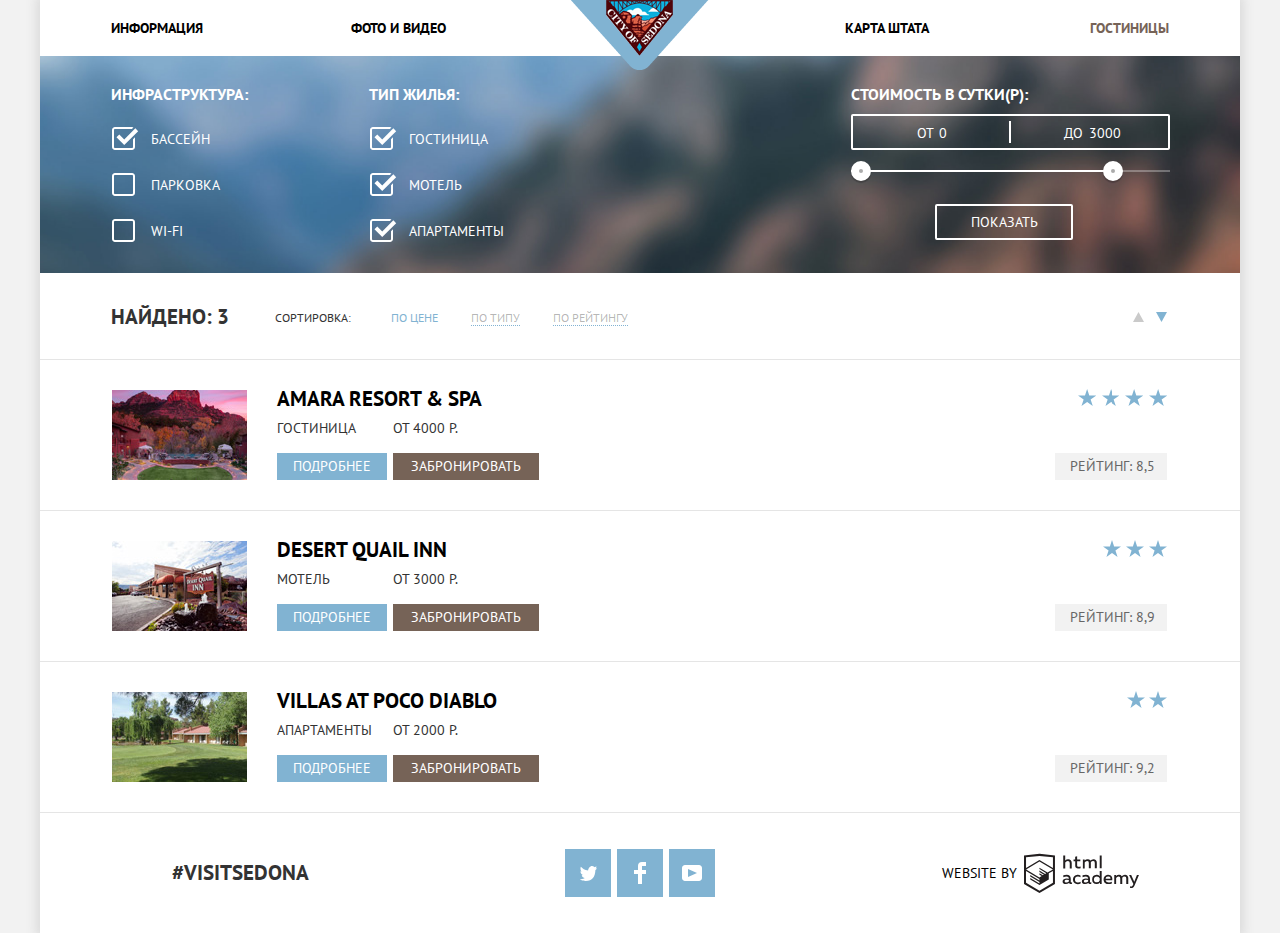
==== commit cd70f3d1: "Добавил иконки направлений сортировки" ====
--- a/hotels.html
+++ b/hotels.html
@@ -48,7 +48,7 @@
           <legend>Тип жилья:</legend>
 
           <div class="filter-form-row">
-            <input class="visually-hidden" type="checkbox" id="filterHotel" name="hotel" checked>
+            <input disabled class="visually-hidden" type="checkbox" id="filterHotel" name="hotel" checked>
             <label for="filterHotel">Гостиница</label>
           </div>
 
@@ -99,8 +99,26 @@
 
           <h3 class="visually-hidden">Направление</h3>
           <ul class="hotel-list-sort-dir-list">
-            <li class="hotel-list-sort-dir-item"><a class="sort-dir-desc" href="#">По убыванию</a></li>
-            <li class="hotel-list-sort-dir-item"><a class="sort-dir-asc active" href="#">По возрастанию</a></li>
+            <li class="hotel-list-sort-dir-item">
+              <a class="sort-dir sort-dir-asc" href="#">
+                <span class="visually-hidden">
+                  По возрастанию
+                </span>
+                <svg xmlns="http://www.w3.org/2000/svg" width="11" height="10" viewBox="0 0 11 10">
+                  <path fill="#231F20" d="M5.5 0L0 10h11z"/>
+                </svg>
+              </a>
+            </li>
+            <li class="hotel-list-sort-dir-item">
+              <a class="sort-dir sort-dir-desc active" href="#">
+                <span class="visually-hidden">
+                  По убыванию
+                </span>
+                <svg xmlns="http://www.w3.org/2000/svg" width="11" height="10" viewBox="0 0 11 10">
+                  <path fill="#231F20" d="M5.5 10L0 0h11"/>
+                </svg>
+              </a>
+            </li>
           </ul>
         </header>
 
--- a/css/style.css
+++ b/css/style.css
@@ -659,7 +659,7 @@
 }
 
 .filter-form-column:not(:first-child) {
-  margin-left: 100px;
+  margin-left: 97px;
 }
 
 .filter-form-column:last-child {
@@ -1019,4 +1019,18 @@
 
 .calendar-icon:active path {
   fill: #81b3d2;
+}
+
+.hotel-list-sort-dir-list {
+  width: 34px;
+  justify-content: space-between;
+  align-items: center;
+}
+
+.sort-dir path {
+  fill: #cacaca;
+}
+
+.sort-dir.active path {
+  fill: #81b3d2;
 }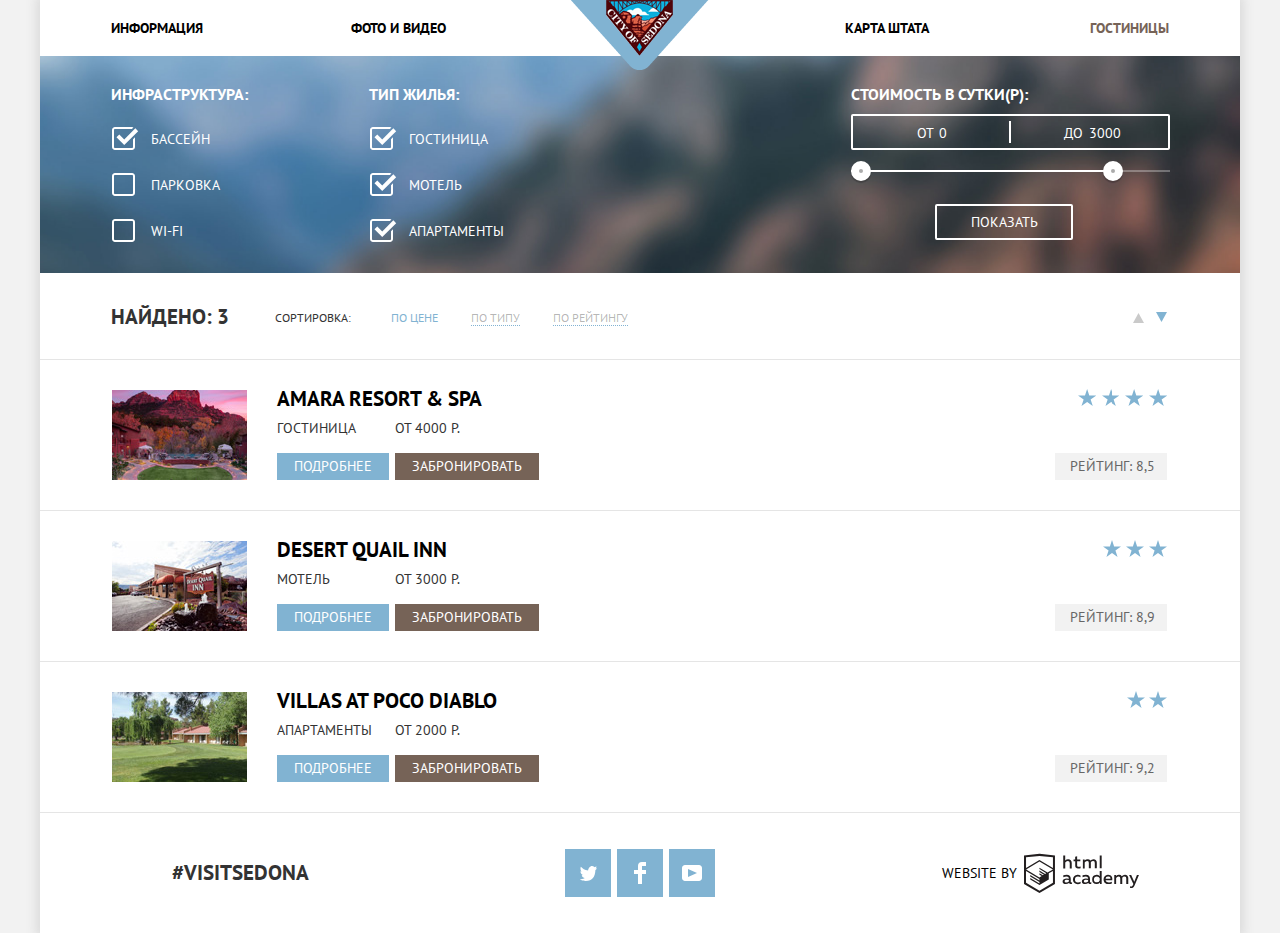
==== commit a8ef7111: "Сделал disabled вид для чекбоксов" ====
--- a/hotels.html
+++ b/hotels.html
@@ -48,7 +48,7 @@
           <legend>Тип жилья:</legend>
 
           <div class="filter-form-row">
-            <input disabled class="visually-hidden" type="checkbox" id="filterHotel" name="hotel" checked>
+            <input class="visually-hidden" type="checkbox" id="filterHotel" name="hotel" checked>
             <label for="filterHotel">Гостиница</label>
           </div>
 
@@ -100,20 +100,16 @@
           <h3 class="visually-hidden">Направление</h3>
           <ul class="hotel-list-sort-dir-list">
             <li class="hotel-list-sort-dir-item">
-              <a class="sort-dir sort-dir-asc" href="#">
-                <span class="visually-hidden">
-                  По возрастанию
-                </span>
+              <a class="sort-dir-asc" href="#">
+                <span class="visually-hidden">По возрастанию</span>
                 <svg xmlns="http://www.w3.org/2000/svg" width="11" height="10" viewBox="0 0 11 10">
                   <path fill="#231F20" d="M5.5 0L0 10h11z"/>
                 </svg>
               </a>
             </li>
-            <li class="hotel-list-sort-dir-item">
-              <a class="sort-dir sort-dir-desc active" href="#">
-                <span class="visually-hidden">
-                  По убыванию
-                </span>
+            <li class="hotel-list-sort-dir-item active">
+              <a class="sort-dir-desc" href="#">
+                <span class="visually-hidden">По убыванию</span>
                 <svg xmlns="http://www.w3.org/2000/svg" width="11" height="10" viewBox="0 0 11 10">
                   <path fill="#231F20" d="M5.5 10L0 0h11"/>
                 </svg>
--- a/css/style.css
+++ b/css/style.css
@@ -44,7 +44,11 @@
 .main-header-logo {
   position: absolute;
   top: 0;
-  left: 531px;
+  left: 50%;
+  -webkit-transform: translateX(-50%);
+          transform: translateX(-50%);
+  width: 138px;
+  height: 70px;
   z-index: 1;
 }
 
@@ -268,7 +272,7 @@
 }
 
 .search-modal input.date {
-  padding-left: 10px;
+  padding-left: 11px;
   padding-right: 33px;
   text-transform: uppercase;
 }
@@ -533,7 +537,7 @@
 .form-content-row {
   display: flex;
   flex-direction: row;
-  align-items: center;
+  align-items: baseline;
 }
 
 .form-content-row:not(:first-child) {
@@ -562,16 +566,17 @@
 
 .form-field-button {
   position: absolute;
-  width: 11px;
-  height: 11px;
+  height: 38px;
 }
 
 .form-field-decrement-button {
-  left: 14px;
+  width: 38px;
+  left: 0;
 }
 
 .form-field-increment-button {
-  right: 14px;
+  width: 39px;
+  right: 0;
 }
 
 .form-field-decrement-button::before,
@@ -597,17 +602,25 @@
 
 .form-field-decrement-button::before,
 .form-field-increment-button::before {
-  width: 100%;
   height: 3px;
-  left: 0;
-  top: 4px;
+  top: 18px;
+}
+
+.form-field-decrement-button::before {
+  left: 13px;
+  width: 12px;
+}
+
+.form-field-increment-button::before {
+  right: 14px;
+  width: 11px;
 }
 
 .form-field-increment-button::after {
   width: 3px;
-  height: 100%;
-  left: 4px;
-  top: 0;
+  height: 11px;
+  right: 18px;
+  top: 14px;
 }
 
 .form-content-row .form-field-wrapper {
@@ -621,7 +634,7 @@
 .form-content-row.guest-counters label:not(:first-of-type) {
   width: 118px;
   box-sizing: border-box;
-  padding-left: 53px;
+  padding-left: 54px;
 }
 
 .filter-form {
@@ -648,6 +661,14 @@
 input[type="checkbox"]:checked ~ label::before {
   background-image: url("../img/checkbox-on.svg");
   background-position: 4px 4px;
+}
+
+input[type="checkbox"]:disabled ~ label::before {
+  background-image: url("../img/checkbox-off-disabled.svg");
+}
+
+input[type="checkbox"]:checked:disabled ~ label::before {
+  background-image: url("../img/checkbox-on-disabled.svg");
 }
 
 .filter-form fieldset.filter-form-column {
@@ -811,12 +832,12 @@
 
 .hotel-info-button {
   display: block;
-  padding: 0 16px;
+  padding: 0 17px;
 }
 
 .book-it-hotel-button {
   display: block;
-  padding: 0 18px;
+  padding: 0 17px;
 }
 
 .main-footer {
@@ -1009,7 +1030,7 @@
 }
 
 .calendar-icon path {
-  fill: #cacaca;
+  fill: #a9a9a9;
 }
 
 .calendar-icon:hover path,
@@ -1022,15 +1043,37 @@
 }
 
 .hotel-list-sort-dir-list {
-  width: 34px;
   justify-content: space-between;
   align-items: center;
 }
 
-.sort-dir path {
+.hotel-list-sort-dir-item {
+  height: 100%;
+}
+
+.hotel-list-sort-dir-item a {
+  width: 17px;
+  height: 100%;
+  display: flex;
+  align-items: center;
+}
+
+.sort-dir-asc {
+  justify-content: flex-start;
+}
+
+.sort-dir-desc {
+  justify-content: flex-end;
+}
+
+.sort-dir-desc svg {
+  margin-bottom: 2px;
+}
+
+.hotel-list-sort-dir-item path {
   fill: #cacaca;
 }
 
-.sort-dir.active path {
+.hotel-list-sort-dir-item.active path {
   fill: #81b3d2;
 }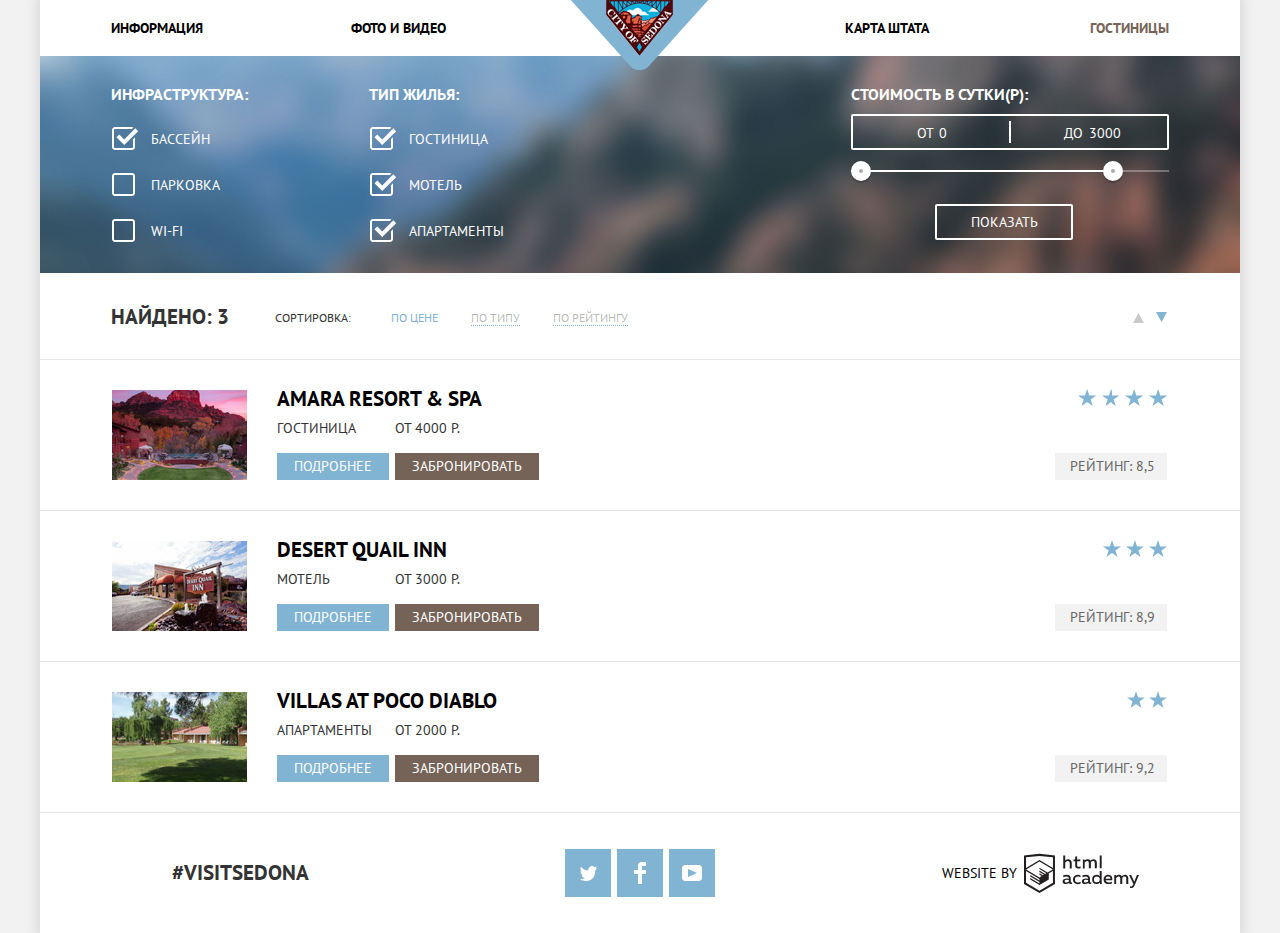
==== commit 3bd0cac5: "Сжал css файл" ====
--- a/hotels.html
+++ b/hotels.html
@@ -5,7 +5,7 @@
     <title>HTML Academy: Седона</title>
     <link href="https://fonts.googleapis.com/css?family=PT+Sans:400,700&amp;subset=cyrillic" rel="stylesheet">
     <link href="css/normalize.css" rel="stylesheet">
-    <link href="css/style.css" rel="stylesheet">
+    <link href="css/style.min.css" rel="stylesheet">
   </head>
   <body>
     <header class="main-header">
--- a/css/style.min.css
+++ b/css/style.min.css
@@ -0,0 +1 @@
+@keyframes show-search-modal{0%{transform:translateY(0%)}to{transform:translateY(100%)}}@keyframes hide-search-modal{0%{transform:translateY(100%)}to{transform:translateY(0%)}}@keyframes field-error{0%{border-color:red}to{border-color:#f2f2f2}}html{background-color:#f2f2f2}body{font-family:"PT Sans",Arial,sans-serif;font-size:14px;line-height:21px;font-weight:400;color:#333;text-transform:uppercase;background-color:#fff;position:relative;margin:0 auto;width:1200px;box-shadow:0 0 10px 4px #dbdbdb}a{text-decoration:none}.visually-hidden:not(:focus):not(:active),input[type=checkbox].visually-hidden{position:absolute;width:1px;height:1px;margin:-1px;border:0;padding:0;clip:rect(0 0 0 0);overflow:hidden}.main-navigation{line-height:26px;color:#000;font-weight:700;background-color:#fff}.main-header-logo{position:absolute;top:0;left:50%;transform:translateX(-50%);width:138px;height:70px;z-index:1}.site-navigation{list-style:none;margin:0;flex-wrap:wrap}.reason-list{list-style:none;padding:0;margin:0}.hotel-list-sort-dir-list,.hotel-list-sort-type-list,.truecity-list{list-style:none;padding:0;margin:0;flex-wrap:wrap}.footer-social-list{list-style:none;padding:0;flex-wrap:wrap}.site-navigation a{color:#000}.site-navigation a:not([href]){color:#766357}.site-navigation a:focus,.site-navigation a:hover{color:#81b3d2}.site-navigation a:active{color:rgba(0,0,0,.3)}.welcome{height:508px;text-align:center;position:relative;background:#9c807c url(../img/welcome-background.jpg) no-repeat 50% -83px;background-size:cover}.truecity-item::before,.welcome::after{content:"";position:absolute;width:100%;left:0;background-repeat:no-repeat}.welcome::after{background-image:url(../img/welcome-bottom-border.png);background-size:cover;bottom:0;height:57px}.welcome img{width:458px;height:352px;margin-top:76px}.reason-item{text-align:center;flex-grow:1;background-color:#eee}.reason-item h2{line-height:21px}.truecity-list{color:#333;background-color:#fff}.truecity-item{padding:162px 47px 68px;position:relative;min-width:400px;box-sizing:border-box}.truecity-item h3{font-size:21px;margin:0}.truecity-item p{margin-top:23px}.truecity-item::before{height:132px;top:0;background-position:50% 100%}.truecity-item.housing::before{background-image:url(../img/icon-1.svg)}.truecity-item.food::before{background-image:url(../img/icon-3.svg)}.truecity-item.souvenirs::before{background-image:url(../img/icon-2.svg)}.promo,.search-container{position:relative;z-index:2}.promo h1,a.search-button{font-size:21px;line-height:26px;font-weight:700}.promo h1{text-align:center;margin-left:300px;margin-right:300px;margin-top:61px}.promo>p{margin-top:29px;text-align:center}.promo strong{display:block;font-size:30px;line-height:36px;text-align:center;padding-top:52px;background-color:#fff}.search-container{padding:9px 0 0;display:flex;flex-direction:column;background-color:#fff}.search{position:relative}.search p{margin-top:14px}.search-info{line-height:24px;text-align:center}a.search-button{margin-top:32px;padding-top:31px;padding-bottom:29px}.search-modal input,.search-modal label{font-size:14px;line-height:26px;font-weight:700}.search-modal input{background-color:#f2f2f2;border:2px solid #f2f2f2;outline:0;height:38px}.search-modal input:hover{background-color:#ebebeb;border:2px solid #ebebeb}.search-modal input:focus{background-color:#fff;border:2px solid #e5e5e5}.search-modal{position:absolute;z-index:1;display:flex;flex-direction:column;padding:55px;background-color:#fff;bottom:0;box-sizing:border-box;left:0;right:0}.search-modal-show,.search-modal:target{box-shadow:0 7px 15px 1px rgba(0,1,1,.15);transform:translateY(100%);animation:show-search-modal .5s}.search-modal-hide{animation:hide-search-modal .5s}.search-button,.search-modal{width:568px;margin-left:auto;margin-right:auto}.search-modal button[type=submit]{margin-top:54px;font-size:21px;line-height:26px;font-weight:700;padding-top:17px;padding-bottom:15px}.search-modal input.date{padding-left:11px;padding-right:33px;text-transform:uppercase}.map img{display:block}.button{font:inherit;color:#fff;text-align:center;vertical-align:middle;text-transform:uppercase;background-color:#000;border:0}.button:active{color:rgba(255,255,255,.3)}.brown-button{background-color:#766357}.brown-button:focus,.brown-button:hover{background-color:#604e43}.brown-button:active{background-color:#503e33}.blue-button{background-color:#81b3d2}.blue-button:focus,.blue-button:hover{background-color:#669ec0}.blue-button:active{background-color:#5496bd}.filter-form{font-size:14px;line-height:21px;color:#fff;background:#627788 url(../img/filter-background.jpg) 50% 50%;background-size:100% auto}.filter-form legend{font-size:16px;font-weight:700}.filter-form fieldset{border:0}.transparent-button{color:#fff;background-color:transparent;border:2px solid #fff;border-radius:2px}.transparent-button:active,.transparent-button:focus,.transparent-button:hover{color:#000;background-color:#fff}.hotel-count{font-size:21px;line-height:26px;font-weight:700;margin-left:71px;margin-top:31px;position:absolute}.hotel-list-header{font-size:12px;line-height:18px}.hotel-list-header h2{font-size:12px;font-weight:400}.hotel-list-sort-type-item a{color:rgba(0,0,0,.3);background-color:transparent;border-bottom:1px dotted #81b3d2}.hotel-list-sort-type-item a.active{color:#81b3d2;border:0}.hotel-list-sort-type-item a:focus,.hotel-list-sort-type-item a:hover{color:#81b3d2}.hotel-list-sort-type-item a:active{color:#000;border:0}.hotel-name a{font-size:21px;line-height:26px;font-weight:700;color:#000}.hotel-name a:focus,.hotel-name a:hover{color:#81b3d2}.hotel-name a:active{color:rgba(0,0,0,.3)}.hotel-price,.hotel-type{font-size:14px;line-height:21px;color:#333}.footer-sedona-hashtag{font-size:21px;line-height:28px;font-weight:700}.hotel-list tbody,.main-header{display:flex;flex-direction:column}.site-navigation{display:flex;flex-direction:row;align-items:center;padding:15px 71px}.site-navigation li{width:240px}.site-navigation li:nth-child(4n+1),.site-navigation li:nth-child(4n+2){text-align:left}.site-navigation li:nth-child(4n+2){margin-right:auto}.site-navigation li:nth-child(4n+3){margin-left:auto}.site-navigation li:nth-child(4n+3),.site-navigation li:nth-child(4n+4){text-align:right}.reason-list{flex-wrap:wrap;margin-top:53px;counter-reset:reason-counter}.reason-list .reason-item{counter-increment:reason-counter}.reason-item-with-photo,.reason-list,.truecity-list{display:flex;flex-direction:row}.truecity-list li{flex-basis:0;flex-grow:1}.reason-item-with-photo{color:#fff;background-color:#81b3d2;flex-wrap:wrap;width:100%}.reason-item-with-photo.reverse-order{flex-direction:row-reverse}.reason-item-with-photo img{flex-grow:1;width:800px;height:256px}.reason-item-wrapper{width:400px;box-sizing:border-box;padding:48px 49px 45px;position:relative}.reason-item-wrapper h2{margin:0 72px}.reason-item-wrapper p{margin-top:65px}.reason-item-wrapper::before{content:"— №" counter(reason-counter) " —";position:absolute;top:113px;left:174px}.form-content-row,.guest-counter-wrapper{display:flex;flex-direction:row}.form-content-row{align-items:baseline}.form-content-row:not(:first-child){margin-top:29px}.form-content-row.guest-counters:not(:first-child){margin-top:30px}.form-content-row label:first-of-type{width:112px}.form-content-row input{box-sizing:border-box;width:100px;flex-grow:1}.form-field-wrapper{display:flex;align-items:center;position:relative}.form-field-button{position:absolute;height:38px}.form-field-decrement-button{width:38px;left:0}.form-field-increment-button{width:39px;right:0}.form-field-decrement-button::before,.form-field-increment-button::after,.form-field-increment-button::before{content:"";display:block;background-color:#a9a9a9;position:absolute}.form-field-button:focus::after,.form-field-button:focus::before,.form-field-button:hover::after,.form-field-button:hover::before{background-color:#000}.form-field-button:active::after,.form-field-button:active::before{background-color:#81b3d2}.form-field-decrement-button::before,.form-field-increment-button::before{height:3px;top:18px}.form-field-decrement-button::before{left:13px;width:12px}.form-field-increment-button::before{right:14px;width:11px}.form-field-increment-button::after{width:3px;height:11px;right:18px;top:14px}.form-content-row .form-field-wrapper{flex-grow:1}.form-content-row.guest-counters input{text-align:center}.form-content-row.guest-counters label:not(:first-of-type){width:118px;box-sizing:border-box;padding-left:54px}.filter-form{display:flex;flex-direction:row;padding:28px 58px}.filter-form input[type=checkbox]~label{padding-left:40px;position:relative}.filter-form input[type=checkbox]~label::before{content:"";position:absolute;background:url(../img/checkbox-off.svg) no-repeat 50% 50%;width:31px;height:31px;left:-3px;top:-7px}.filter-form input[type=checkbox]:focus~label::before{border-color:#663d15;outline:thin dotted;outline:5px auto -webkit-focus-ring-color}.filter-form input[type=checkbox]:checked~label::before{background-image:url(../img/checkbox-on.svg);background-position:4px 4px}.filter-form input[type=checkbox]:disabled~label::before{background-image:url(../img/checkbox-off-disabled.svg)}.filter-form input[type=checkbox]:checked:disabled~label::before{background-image:url(../img/checkbox-on-disabled.svg)}.filter-form fieldset.filter-form-column{padding:24px 11px 3px}.filter-form-row:not(:first-of-type){margin-top:25px}.filter-form-column:not(:first-child){margin-left:97px}.filter-form-column:last-child{margin-left:auto}.filter-form-checkbox::before{content:"";background-image:url(../img/checkbox-on.svg)}.filter-form button[type=submit]{display:block;margin:0 auto;padding:6px 33px 5px 34px}.hotel-list-header,.hotel-list-sort-dir-list,.hotel-list-sort-type-list{display:flex;flex-direction:row}.hotel-list-sort-type-list{flex-grow:1}.hotel-list-header h2,.hotel-price-wrapper p,.hotel-type-wrapper p{margin:0}.hotel-list-header{padding:36px 73px 32px 235px;border-bottom:1px solid #e5e5e5}.hotels-container{padding-bottom:120px}.hotel-list-sort-type-list{margin-left:40px}.hotel-list-sort-type-list li:not(:first-child){margin-left:33px}.hotel-item{padding:25px 73px 29px 71px}.hotel-list{display:block}.hotel-item{display:flex;flex-direction:row;flex-wrap:wrap;border-bottom:1px solid #e5e5e5}.hotel-name{margin-left:28px;margin-right:auto;min-width:62%;max-width:72%}.hotel-stars{width:17px;height:24px;background-image:url(../img/star.svg);background-repeat:space;background-position:0 4px}.hotel-stars.two-stars{width:38px}.hotel-stars.three-stars{width:62px}.hotel-stars.four-stars{width:87px}.hotel-stars.five-stars{width:88px}.hotel-price-wrapper{margin-left:4px;margin-right:auto}.hotel-img{margin-top:4px;order:-1;height:26px}.hotel-type-wrapper{margin-left:165px}.hotel-price-wrapper a,.hotel-type-wrapper a{margin-top:14px;padding-top:3px;padding-bottom:3px}.hotel-rating{color:#666;background-color:#f2f2f2;align-self:flex-end;padding:3px 12px 3px 15px;margin-bottom:1px}.hotel-rating::before{content:"Рейтинг: "}.book-it-hotel-button,.hotel-info-button{display:block;padding:0 17px}.main-footer{background-color:rgba(255,255,255,.9);position:absolute;width:100%;box-sizing:border-box;bottom:0;padding-top:36px;padding-bottom:36px}.footer-column{flex-grow:1;flex-basis:0;text-align:center}.main-footer{justify-content:center}.footer-htmlacademy-copyright,.footer-social-list,.main-footer{display:flex;flex-direction:row;align-items:center}.footer-htmlacademy-copyright{justify-content:center}.footer-social-list{justify-content:space-between;margin:0 auto;width:150px}.footer-htmlacademy-copyright span{color:#000;font-size:14px;line-height:26px;font-weight:400}.footer-htmlacademy-copyright:focus path,.footer-htmlacademy-copyright:hover path{fill:#81b3d2}.footer-htmlacademy-copyright:active path{fill:#bdbbbc}.footer-htmlacademy-logo{margin-left:7px}.filter-range{margin-bottom:0;padding-bottom:0;padding-left:22px;margin-right:3px}.price-controls{position:relative;display:flex;height:32px;width:314px;margin-top:4px;margin-bottom:20px;font-size:0;border:2px solid #fff;border-radius:2px}.price-controls::after{content:"";position:absolute;transform:translateX(-50%);top:50%;left:50%;width:2px;height:22px;background:#fff;transform:translate(-50%,-50%)}.price-controls label{flex-basis:50%;box-sizing:border-box;font-size:14px;line-height:32px;vertical-align:top;cursor:pointer}.price-controls .min-price{padding-left:64px}.price-controls .max-price{padding-left:54px}.price-controls input{width:50px;margin:0;color:inherit;font:inherit;background:0 0;border:0}.range-controls{position:relative;margin-bottom:32px}.range-controls .scale{height:2px;background:rgba(255,255,255,.3)}.range-controls .bar{width:80%;height:2px;background:#fff}.range-toggle{position:absolute;top:-9px;width:4px;height:4px;background:#ababab;border:8px solid #fff;border-radius:50%;box-shadow:0 2px 1px 0 rgba(0,1,1,.2);cursor:pointer}.range-toggle:hover{background:#1c4f80}.range-toggle-min{left:0}.range-toggle-max{left:252px}.social-button{display:flex;justify-content:center;align-items:center;width:46px;height:48px;background-color:#81b3d2}.social-button:focus,.social-button:hover{background-color:#669ec0}.social-button:active{background-color:#5496bd}.social-button:active path{fill:#88b6d1}.calendar-icon{position:absolute;right:9px;cursor:pointer}.calendar-icon path{fill:#a9a9a9}.calendar-icon:focus path,.calendar-icon:hover path{fill:#000}.calendar-icon:active path,.hotel-list-sort-dir-item.active path{fill:#81b3d2}.hotel-list-sort-dir-list{justify-content:space-between;align-items:center}.hotel-list-sort-dir-item{height:100%}.hotel-list-sort-dir-item a{width:17px;height:100%;display:flex;align-items:center}.sort-dir-asc{justify-content:flex-start}.sort-dir-desc{justify-content:flex-end}.sort-dir-desc svg{margin-bottom:2px}.hotel-list-sort-dir-item path{fill:#cacaca}.field-error{animation:field-error 1s}.map-container{width:1200px;height:593px}